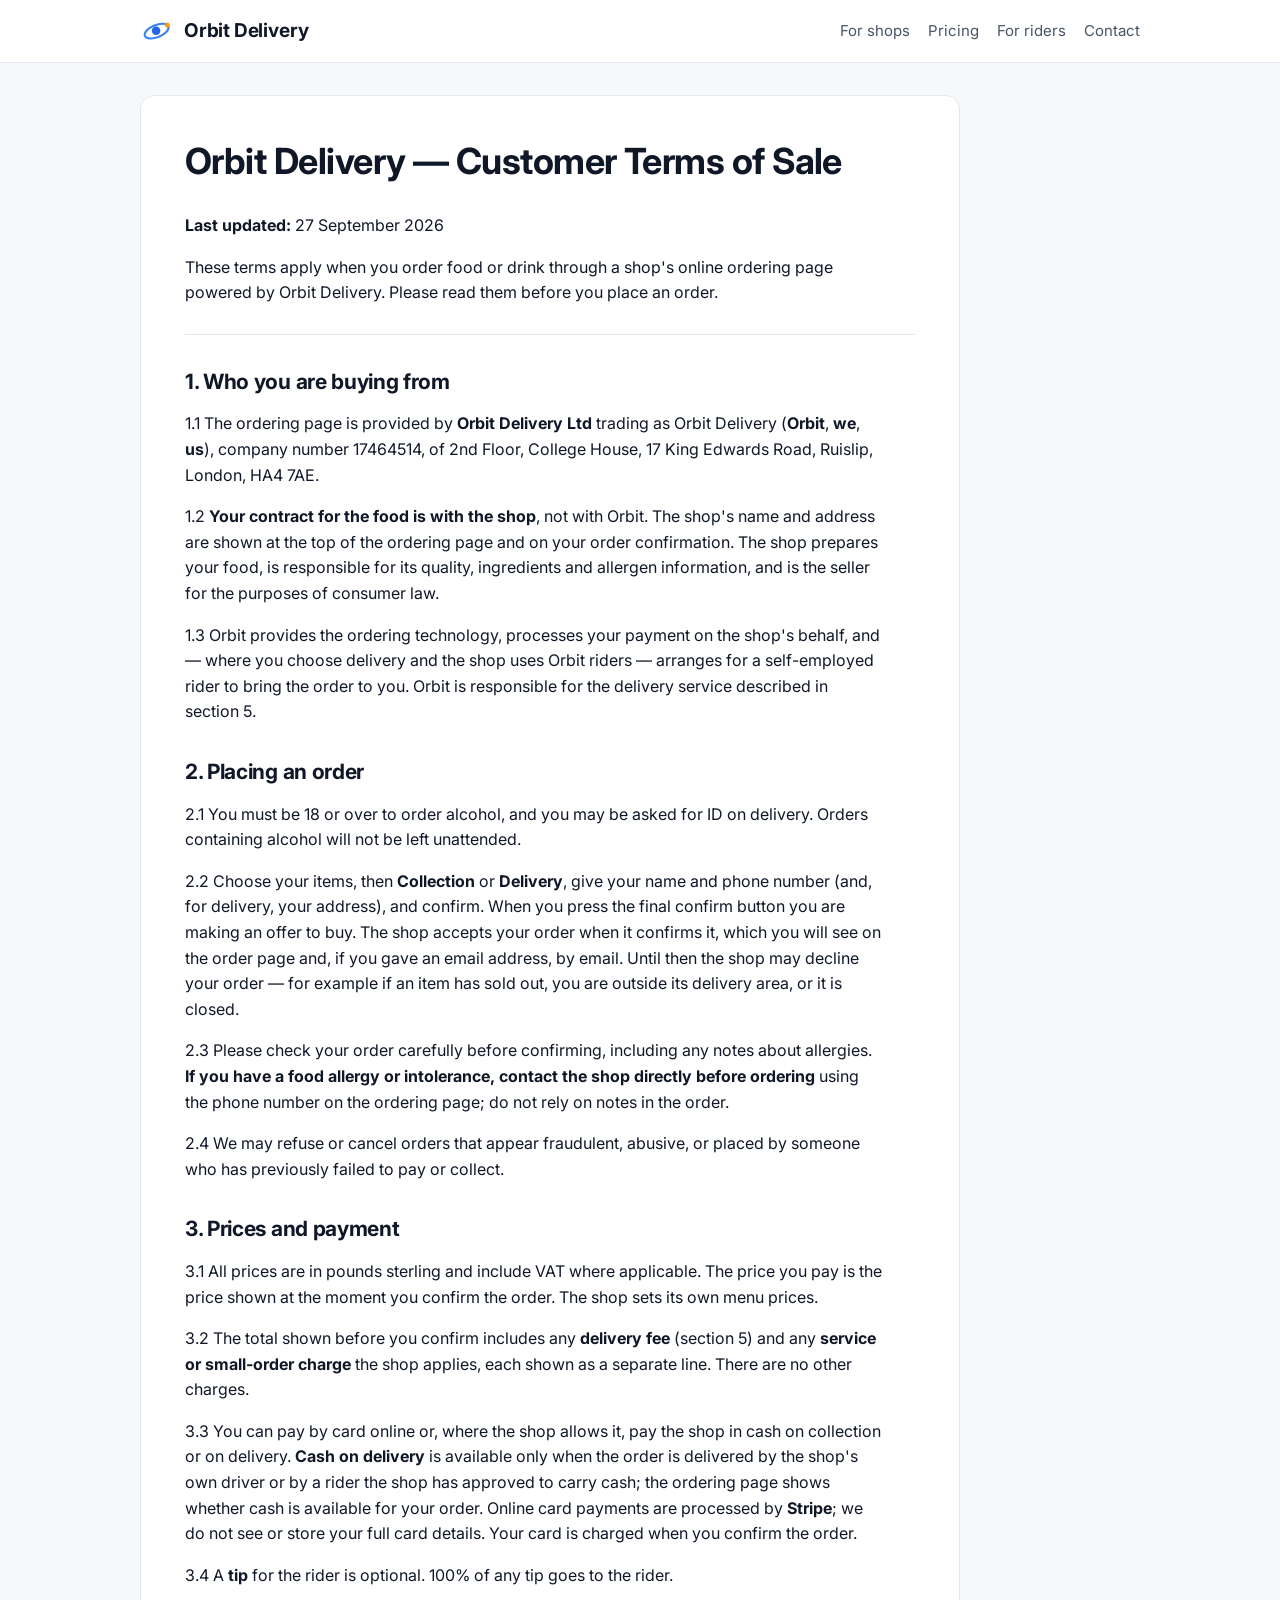
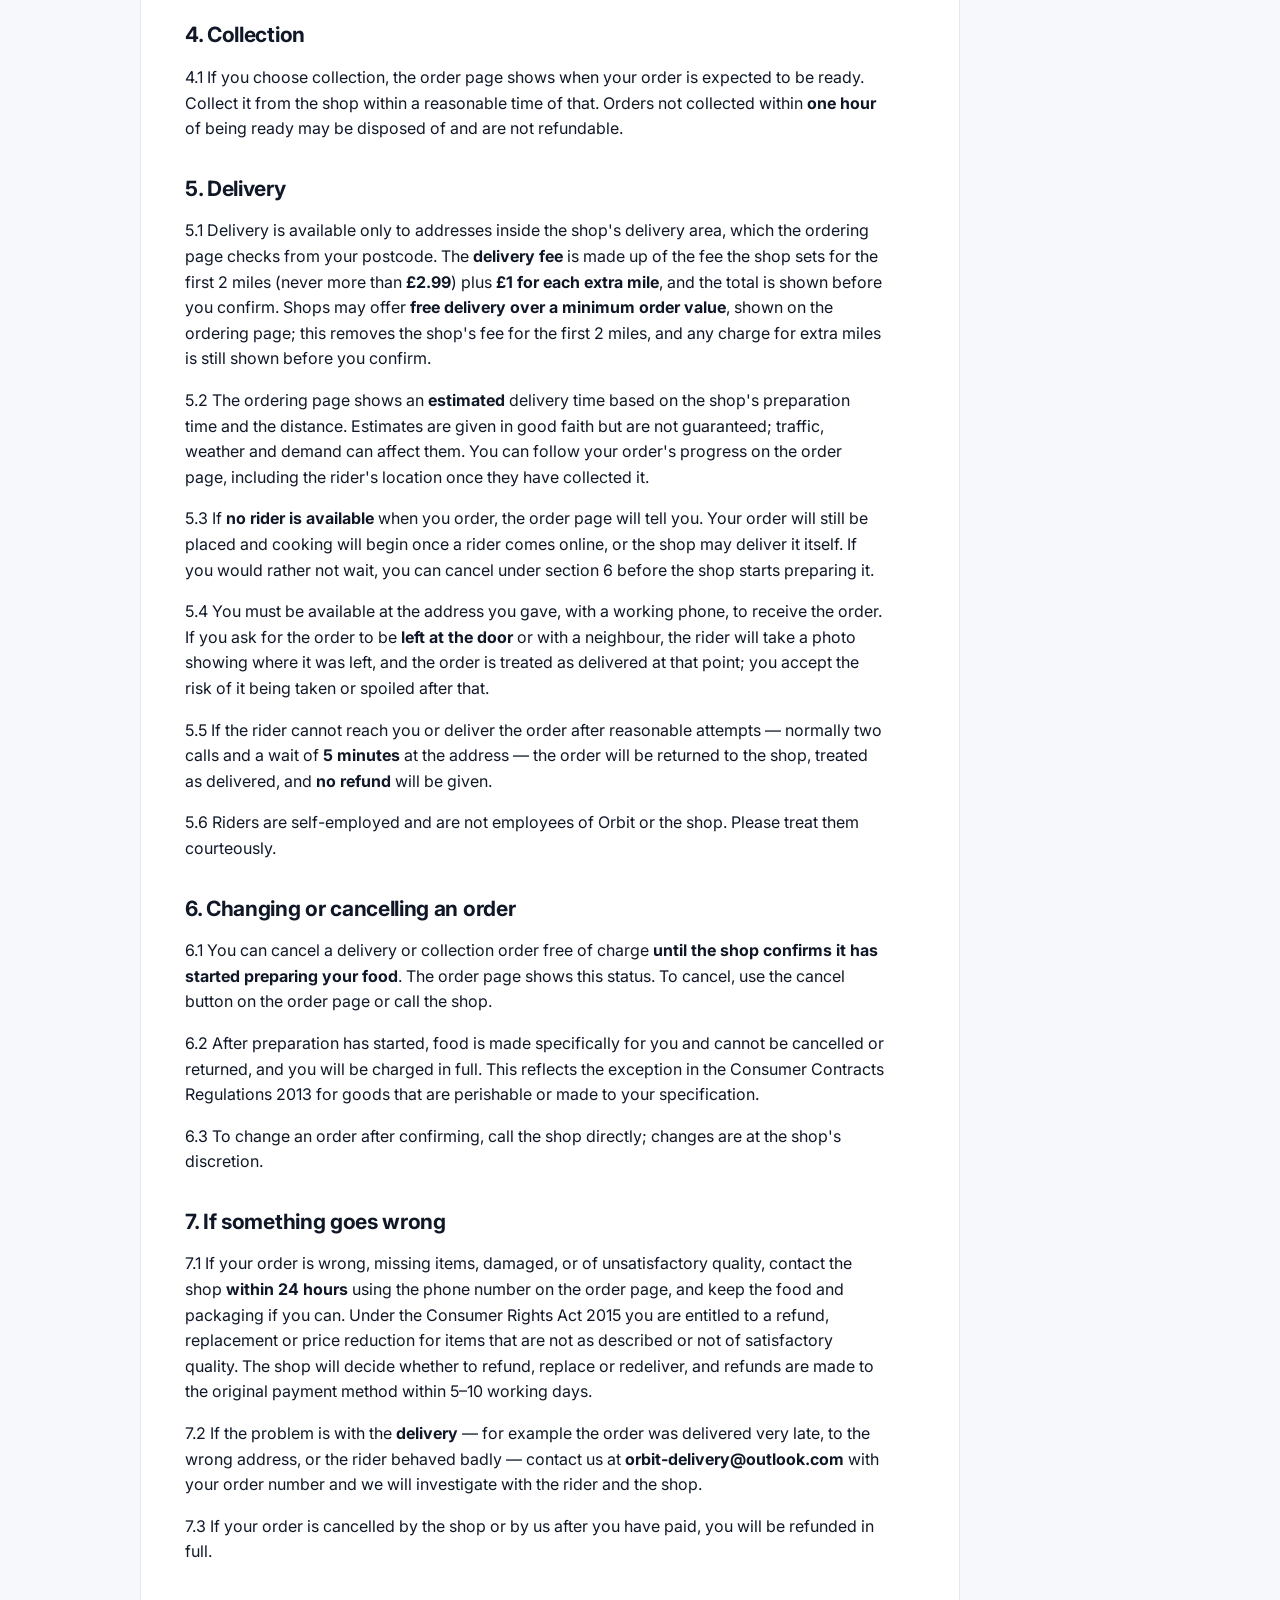
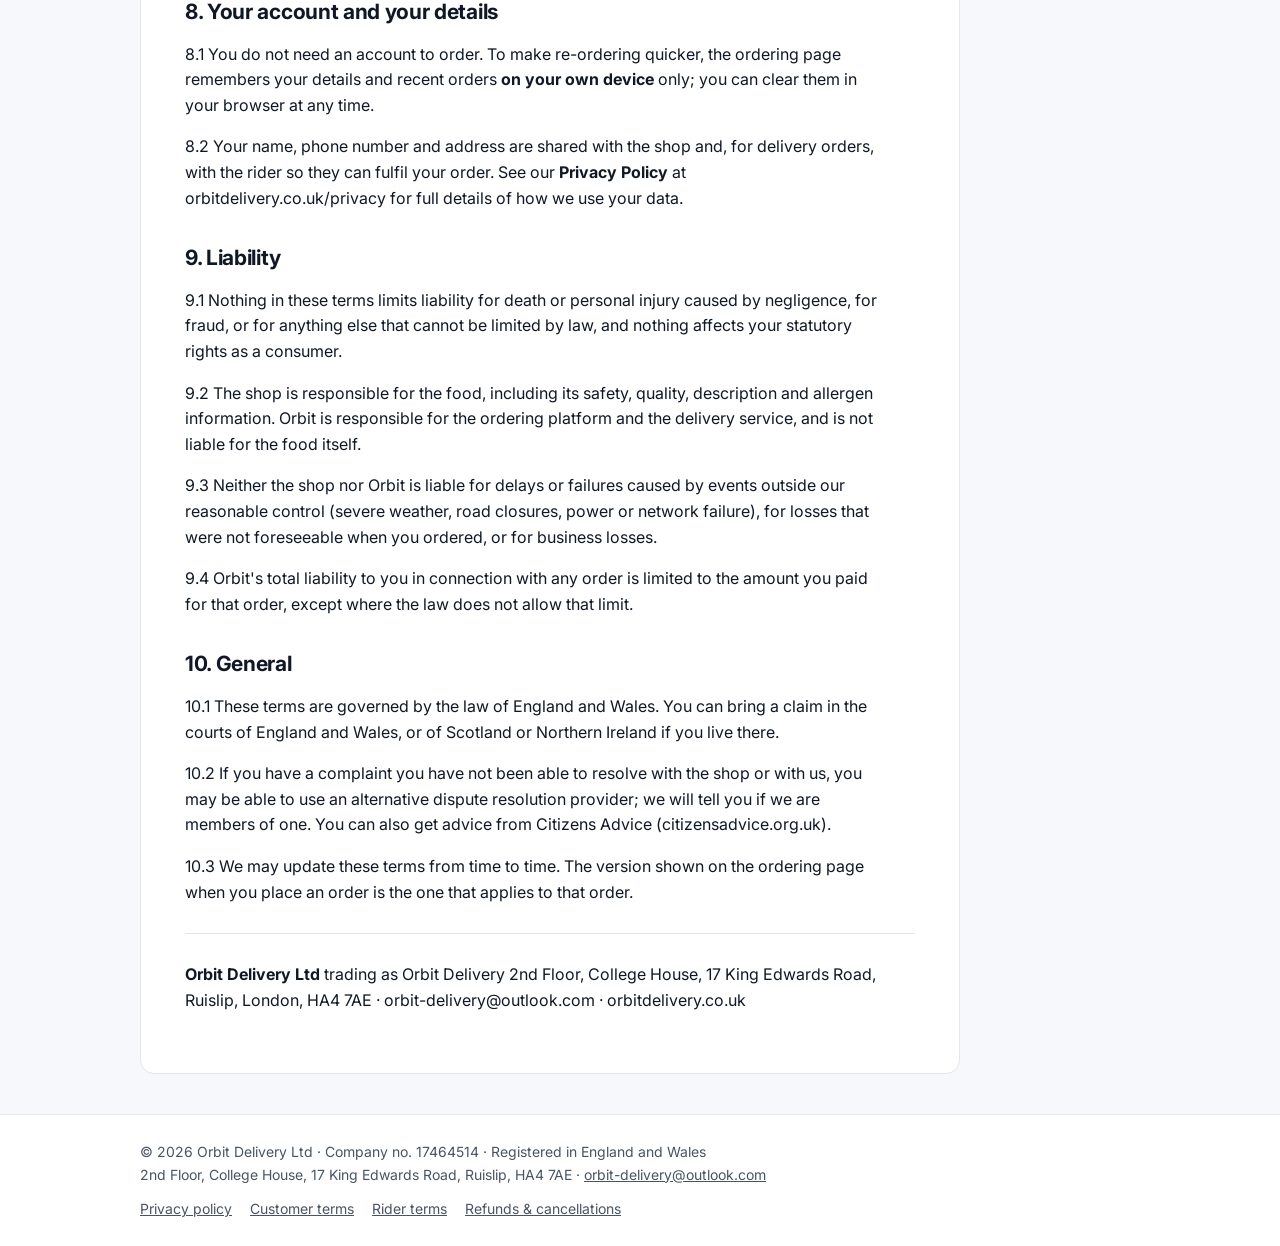
==== customer-terms.html @ 5ed387a2 "add website" ====
<!doctype html>
<html lang="en-GB">
<head>
<meta charset="utf-8">
<meta name="viewport" content="width=device-width, initial-scale=1">
<title>Customer Terms | Orbit Delivery</title>
<meta name="description" content="Terms for customers ordering through a shop page powered by Orbit Delivery.">
<link rel="icon" type="image/svg+xml" href="favicon.svg">
<link rel="preconnect" href="https://fonts.googleapis.com"><link rel="preconnect" href="https://fonts.gstatic.com" crossorigin>
<link href="https://fonts.googleapis.com/css2?family=Inter:wght@400;500;600;700&display=swap" rel="stylesheet">
<link rel="stylesheet" href="style.css">
</head>
<body>
<header class="top"><div class="wrap"><a class="brand" href="index.html"><svg viewBox="0 0 1024 1024" aria-hidden="true"><g transform="translate(512 512) translate(-12 3)"><g transform="rotate(-22)"><ellipse rx="380" ry="185" fill="none" stroke="#3B82F6" stroke-width="64"/><circle cx="367.1" cy="-47.9" r="74" fill="#F59E0B"/></g><circle cx="-15" cy="-12" r="128" fill="#2563EB"/></g></svg>Orbit Delivery</a><nav class="top"><a href="index.html#shops">For shops</a><a href="index.html#pricing">Pricing</a><a href="index.html#riders">For riders</a><a href="index.html#contact">Contact</a></nav></div></header>
<main class="wrap"><article class="doc"><h1>Orbit Delivery — Customer Terms of Sale</h1>
<p><strong>Last updated:</strong> 27 September 2026</p>
<p>These terms apply when you order food or drink through a shop's online ordering page powered by Orbit Delivery. Please read them before you place an order.</p>
<hr />
<h2>1. Who you are buying from</h2>
<p>1.1 The ordering page is provided by <strong>Orbit Delivery Ltd</strong> trading as Orbit Delivery (<strong>Orbit</strong>, <strong>we</strong>, <strong>us</strong>), company number 17464514, of 2nd Floor, College House, 17 King Edwards Road, Ruislip, London, HA4 7AE.</p>
<p>1.2 <strong>Your contract for the food is with the shop</strong>, not with Orbit. The shop's name and address are shown at the top of the ordering page and on your order confirmation. The shop prepares your food, is responsible for its quality, ingredients and allergen information, and is the seller for the purposes of consumer law.</p>
<p>1.3 Orbit provides the ordering technology, processes your payment on the shop's behalf, and — where you choose delivery and the shop uses Orbit riders — arranges for a self-employed rider to bring the order to you. Orbit is responsible for the delivery service described in section 5.</p>
<h2>2. Placing an order</h2>
<p>2.1 You must be 18 or over to order alcohol, and you may be asked for ID on delivery. Orders containing alcohol will not be left unattended.</p>
<p>2.2 Choose your items, then <strong>Collection</strong> or <strong>Delivery</strong>, give your name and phone number (and, for delivery, your address), and confirm. When you press the final confirm button you are making an offer to buy. The shop accepts your order when it confirms it, which you will see on the order page and, if you gave an email address, by email. Until then the shop may decline your order — for example if an item has sold out, you are outside its delivery area, or it is closed.</p>
<p>2.3 Please check your order carefully before confirming, including any notes about allergies. <strong>If you have a food allergy or intolerance, contact the shop directly before ordering</strong> using the phone number on the ordering page; do not rely on notes in the order.</p>
<p>2.4 We may refuse or cancel orders that appear fraudulent, abusive, or placed by someone who has previously failed to pay or collect.</p>
<h2>3. Prices and payment</h2>
<p>3.1 All prices are in pounds sterling and include VAT where applicable. The price you pay is the price shown at the moment you confirm the order. The shop sets its own menu prices.</p>
<p>3.2 The total shown before you confirm includes any <strong>delivery fee</strong> (section 5) and any <strong>service or small-order charge</strong> the shop applies, each shown as a separate line. There are no other charges.</p>
<p>3.3 You can pay by card online or, where the shop allows it, pay the shop in cash on collection or on delivery. <strong>Cash on delivery</strong> is available only when the order is delivered by the shop's own driver or by a rider the shop has approved to carry cash; the ordering page shows whether cash is available for your order. Online card payments are processed by <strong>Stripe</strong>; we do not see or store your full card details. Your card is charged when you confirm the order.</p>
<p>3.4 A <strong>tip</strong> for the rider is optional. 100% of any tip goes to the rider.</p>
<h2>4. Collection</h2>
<p>4.1 If you choose collection, the order page shows when your order is expected to be ready. Collect it from the shop within a reasonable time of that. Orders not collected within <strong>one hour</strong> of being ready may be disposed of and are not refundable.</p>
<h2>5. Delivery</h2>
<p>5.1 Delivery is available only to addresses inside the shop's delivery area, which the ordering page checks from your postcode. The <strong>delivery fee</strong> is made up of the fee the shop sets for the first 2 miles (never more than <strong>£2.99</strong>) plus <strong>£1 for each extra mile</strong>, and the total is shown before you confirm. Shops may offer <strong>free delivery over a minimum order value</strong>, shown on the ordering page; this removes the shop's fee for the first 2 miles, and any charge for extra miles is still shown before you confirm.</p>
<p>5.2 The ordering page shows an <strong>estimated</strong> delivery time based on the shop's preparation time and the distance. Estimates are given in good faith but are not guaranteed; traffic, weather and demand can affect them. You can follow your order's progress on the order page, including the rider's location once they have collected it.</p>
<p>5.3 If <strong>no rider is available</strong> when you order, the order page will tell you. Your order will still be placed and cooking will begin once a rider comes online, or the shop may deliver it itself. If you would rather not wait, you can cancel under section 6 before the shop starts preparing it.</p>
<p>5.4 You must be available at the address you gave, with a working phone, to receive the order. If you ask for the order to be <strong>left at the door</strong> or with a neighbour, the rider will take a photo showing where it was left, and the order is treated as delivered at that point; you accept the risk of it being taken or spoiled after that.</p>
<p>5.5 If the rider cannot reach you or deliver the order after reasonable attempts — normally two calls and a wait of <strong>5 minutes</strong> at the address — the order will be returned to the shop, treated as delivered, and <strong>no refund</strong> will be given.</p>
<p>5.6 Riders are self-employed and are not employees of Orbit or the shop. Please treat them courteously.</p>
<h2>6. Changing or cancelling an order</h2>
<p>6.1 You can cancel a delivery or collection order free of charge <strong>until the shop confirms it has started preparing your food</strong>. The order page shows this status. To cancel, use the cancel button on the order page or call the shop.</p>
<p>6.2 After preparation has started, food is made specifically for you and cannot be cancelled or returned, and you will be charged in full. This reflects the exception in the Consumer Contracts Regulations 2013 for goods that are perishable or made to your specification.</p>
<p>6.3 To change an order after confirming, call the shop directly; changes are at the shop's discretion.</p>
<h2>7. If something goes wrong</h2>
<p>7.1 If your order is wrong, missing items, damaged, or of unsatisfactory quality, contact the shop <strong>within 24 hours</strong> using the phone number on the order page, and keep the food and packaging if you can. Under the Consumer Rights Act 2015 you are entitled to a refund, replacement or price reduction for items that are not as described or not of satisfactory quality. The shop will decide whether to refund, replace or redeliver, and refunds are made to the original payment method within 5–10 working days.</p>
<p>7.2 If the problem is with the <strong>delivery</strong> — for example the order was delivered very late, to the wrong address, or the rider behaved badly — contact us at <strong>orbit-delivery@outlook.com</strong> with your order number and we will investigate with the rider and the shop.</p>
<p>7.3 If your order is cancelled by the shop or by us after you have paid, you will be refunded in full.</p>
<h2>8. Your account and your details</h2>
<p>8.1 You do not need an account to order. To make re-ordering quicker, the ordering page remembers your details and recent orders <strong>on your own device</strong> only; you can clear them in your browser at any time.</p>
<p>8.2 Your name, phone number and address are shared with the shop and, for delivery orders, with the rider so they can fulfil your order. See our <strong>Privacy Policy</strong> at orbitdelivery.co.uk/privacy for full details of how we use your data.</p>
<h2>9. Liability</h2>
<p>9.1 Nothing in these terms limits liability for death or personal injury caused by negligence, for fraud, or for anything else that cannot be limited by law, and nothing affects your statutory rights as a consumer.</p>
<p>9.2 The shop is responsible for the food, including its safety, quality, description and allergen information. Orbit is responsible for the ordering platform and the delivery service, and is not liable for the food itself.</p>
<p>9.3 Neither the shop nor Orbit is liable for delays or failures caused by events outside our reasonable control (severe weather, road closures, power or network failure), for losses that were not foreseeable when you ordered, or for business losses.</p>
<p>9.4 Orbit's total liability to you in connection with any order is limited to the amount you paid for that order, except where the law does not allow that limit.</p>
<h2>10. General</h2>
<p>10.1 These terms are governed by the law of England and Wales. You can bring a claim in the courts of England and Wales, or of Scotland or Northern Ireland if you live there.</p>
<p>10.2 If you have a complaint you have not been able to resolve with the shop or with us, you may be able to use an alternative dispute resolution provider; we will tell you if we are members of one. You can also get advice from Citizens Advice (citizensadvice.org.uk).</p>
<p>10.3 We may update these terms from time to time. The version shown on the ordering page when you place an order is the one that applies to that order.</p>
<hr />
<p><strong>Orbit Delivery Ltd</strong> trading as Orbit Delivery
2nd Floor, College House, 17 King Edwards Road, Ruislip, London, HA4 7AE · orbit-delivery@outlook.com · orbitdelivery.co.uk</p></article></main>
<footer><div class="wrap"><div>&copy; 2026 Orbit Delivery Ltd &middot; Company no. 17464514 &middot; Registered in England and Wales<br>2nd Floor, College House, 17 King Edwards Road, Ruislip, HA4 7AE &middot; <a href="mailto:orbit-delivery@outlook.com">orbit-delivery@outlook.com</a></div><nav><a href="privacy.html">Privacy policy</a><a href="customer-terms.html">Customer terms</a><a href="rider-terms.html">Rider terms</a><a href="refunds.html">Refunds & cancellations</a></nav></div></footer>
</body>
</html>
---- style.css ----
:root{--bg:#f7f8fb;--card:#fff;--ink:#101828;--muted:#475467;--line:#e4e7ee;--blue:#2563eb;--blue2:#1d4ed8;--soft:#eef3ff;--amber:#f59e0b;color-scheme:light}
@media (prefers-color-scheme:dark){:root{--bg:#0c111c;--card:#141b2a;--ink:#eef1f7;--muted:#a6b0c3;--line:#263045;--blue:#6ea0ff;--blue2:#8fb5ff;--soft:#16213a;color-scheme:dark}}
*{box-sizing:border-box}
html{-webkit-text-size-adjust:100%}
body{margin:0;background:var(--bg);color:var(--ink);font:16px/1.6 "Inter",system-ui,-apple-system,"Segoe UI",Roboto,sans-serif}
a{color:var(--blue)}
.wrap{max-width:1040px;margin:0 auto;padding-inline:20px}
header.top{border-bottom:1px solid var(--line);background:var(--card)}
header.top .wrap{display:flex;align-items:center;justify-content:space-between;gap:16px;padding-block:14px;flex-wrap:wrap}
.brand{display:flex;align-items:center;gap:10px;font-weight:700;font-size:19px;color:var(--ink);text-decoration:none;letter-spacing:-.01em}
.brand svg{width:34px;height:34px}
nav.top{display:flex;gap:18px;flex-wrap:wrap;font-size:15px}
nav.top a{color:var(--muted);text-decoration:none}
nav.top a:hover{color:var(--ink)}
h1,h2,h3{line-height:1.2;text-wrap:balance;letter-spacing:-.015em}
.hero{padding-block:56px 40px}
.hero h1{font-size:clamp(32px,5vw,50px);margin:0 0 16px;max-width:17ch}
.hero p{font-size:19px;color:var(--muted);max-width:60ch;margin:0 0 26px}
.eyebrow{font-size:13px;font-weight:600;text-transform:uppercase;letter-spacing:.08em;color:var(--blue);margin:0 0 12px}
.btn{display:inline-block;background:var(--blue);color:#fff;padding:12px 20px;border-radius:10px;font-weight:600;text-decoration:none}
@media (prefers-color-scheme:dark){.btn{color:#0c111c}}
.btn.ghost{background:transparent;color:var(--blue);border:1px solid var(--line)}
.row{display:flex;gap:12px;flex-wrap:wrap}
section{padding-block:36px;border-top:1px solid var(--line)}
section h2{font-size:28px;margin:0 0 8px}
section .lead{color:var(--muted);margin:0 0 24px;max-width:62ch}
.grid{display:grid;grid-template-columns:repeat(auto-fit,minmax(230px,1fr));gap:16px}
.card{background:var(--card);border:1px solid var(--line);border-radius:14px;padding:20px}
.card h3{margin:0 0 6px;font-size:18px}
.card p{margin:0;color:var(--muted);font-size:15px}
.step{font-size:13px;font-weight:700;color:var(--amber);letter-spacing:.06em}
.price{display:grid;grid-template-columns:repeat(auto-fit,minmax(260px,1fr));gap:16px}
.price .card{padding:24px}
.big{font-size:34px;font-weight:700;letter-spacing:-.02em;font-variant-numeric:tabular-nums}
.big small{font-size:15px;font-weight:500;color:var(--muted)}
ul.tick{padding-left:18px;margin:12px 0 0;color:var(--muted);font-size:15px}
ul.tick li{margin:4px 0}
.note{font-size:14px;color:var(--muted);margin-top:16px}
dl.contact{display:grid;grid-template-columns:max-content 1fr;gap:8px 20px;margin:0}
dl.contact dt{color:var(--muted)}
dl.contact dd{margin:0;font-weight:500}
@media (max-width:520px){dl.contact{grid-template-columns:1fr}dl.contact dd{margin-bottom:8px}}
footer{border-top:1px solid var(--line);background:var(--card);margin-top:40px}
footer .wrap{padding-block:26px;font-size:14px;color:var(--muted);display:flex;flex-wrap:wrap;gap:12px 28px;justify-content:space-between}
footer nav{display:flex;flex-wrap:wrap;gap:8px 18px}
footer a{color:var(--muted)}
.doc{background:var(--card);border:1px solid var(--line);border-radius:14px;padding:clamp(20px,4vw,44px);margin-block:32px;max-width:820px}
.doc h1{font-size:clamp(26px,4vw,36px);margin-top:0}
.doc h2{font-size:21px;margin-top:34px}
.doc h3{font-size:17px;margin-top:24px}
.doc p,.doc li{max-width:70ch}
.doc hr{border:0;border-top:1px solid var(--line);margin:28px 0}
.doc table{border-collapse:collapse;width:100%;font-size:15px}
.doc .tbl{overflow-x:auto}
.doc th,.doc td{border:1px solid var(--line);padding:8px 10px;text-align:left;vertical-align:top}
.doc th{background:var(--soft)}
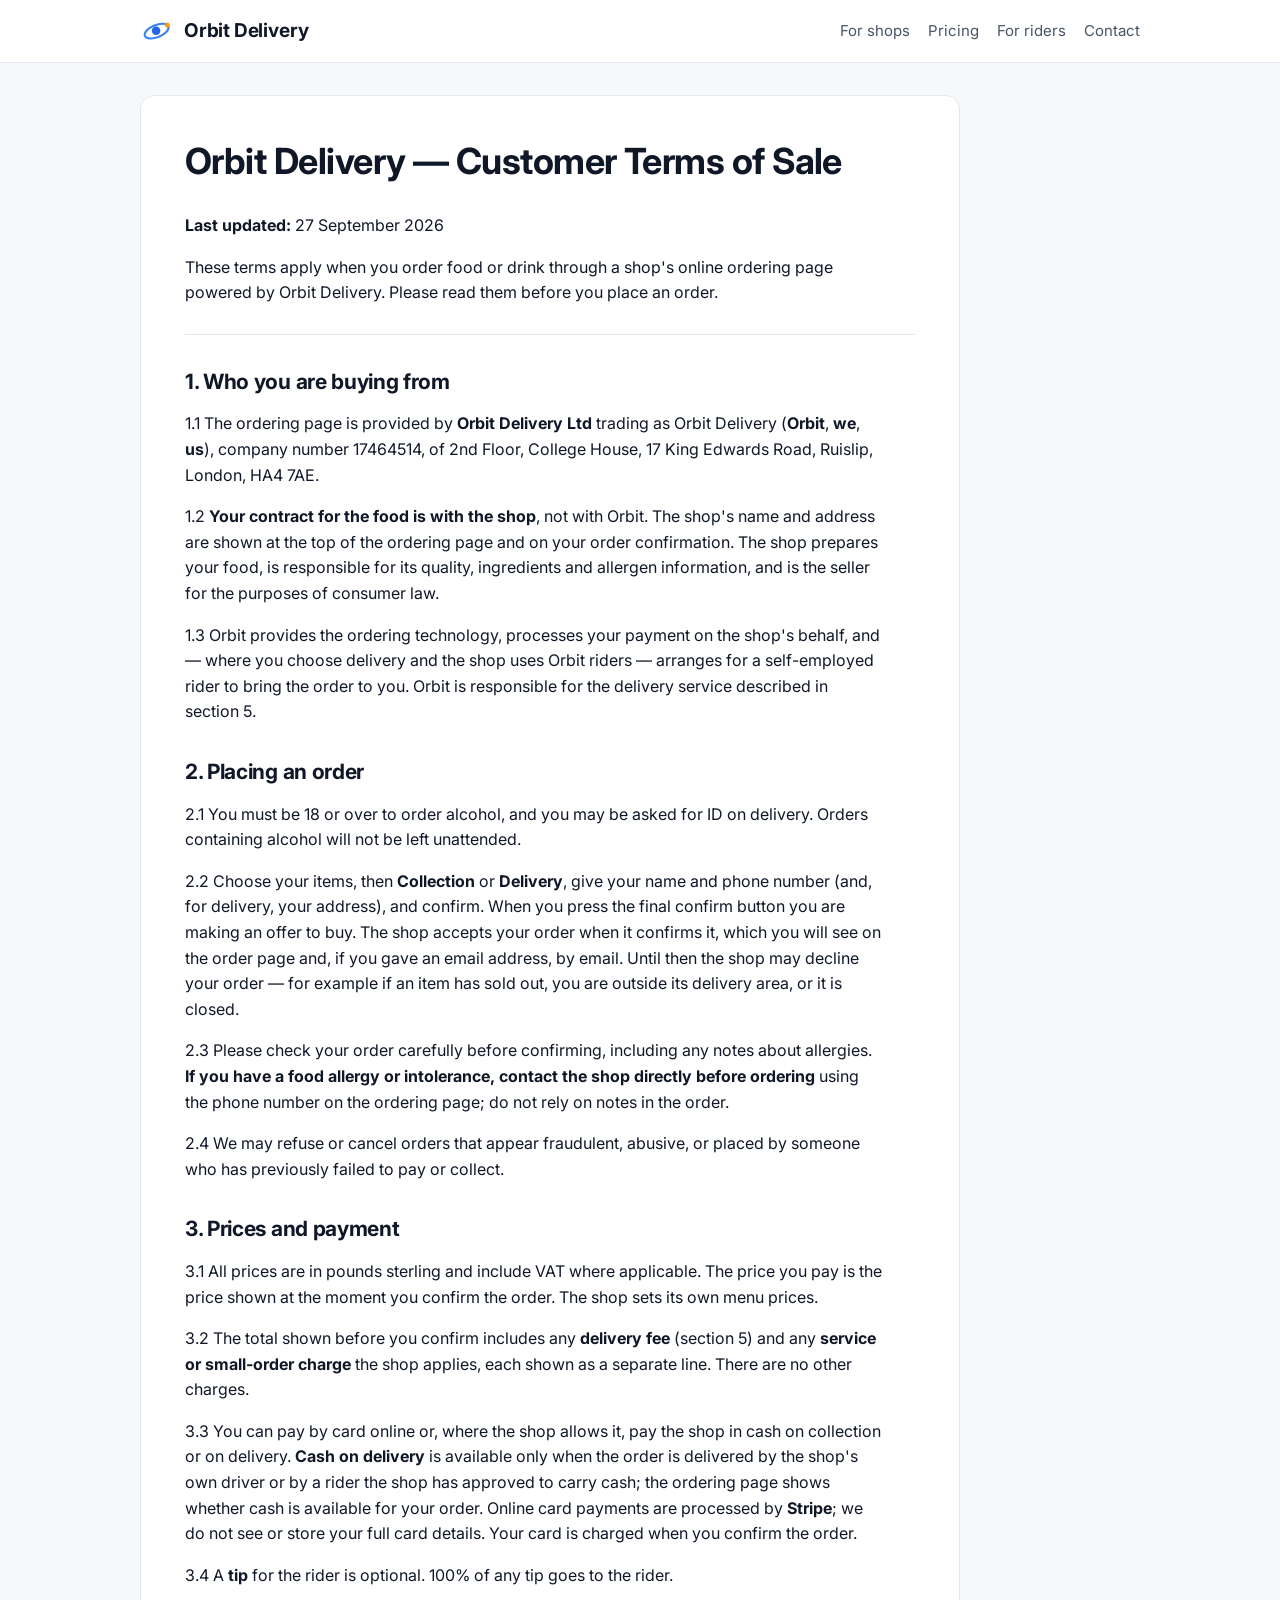
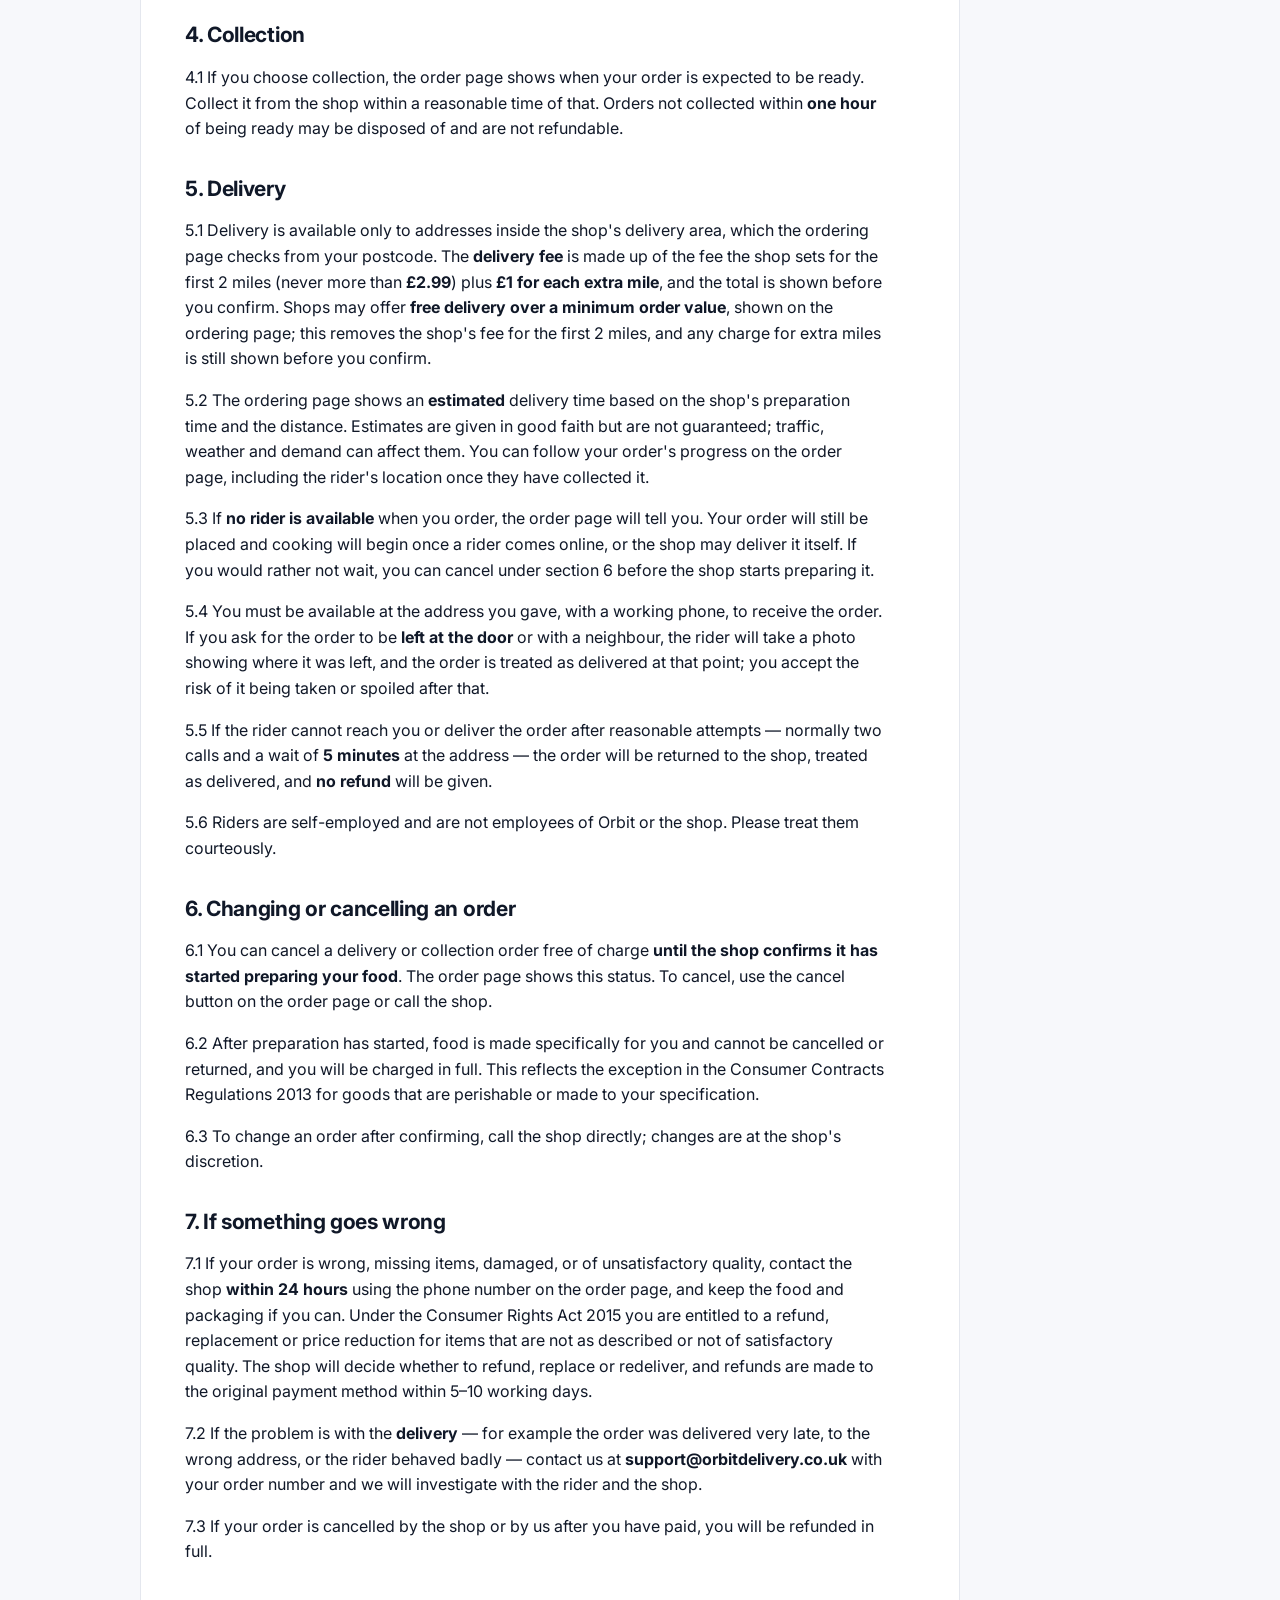
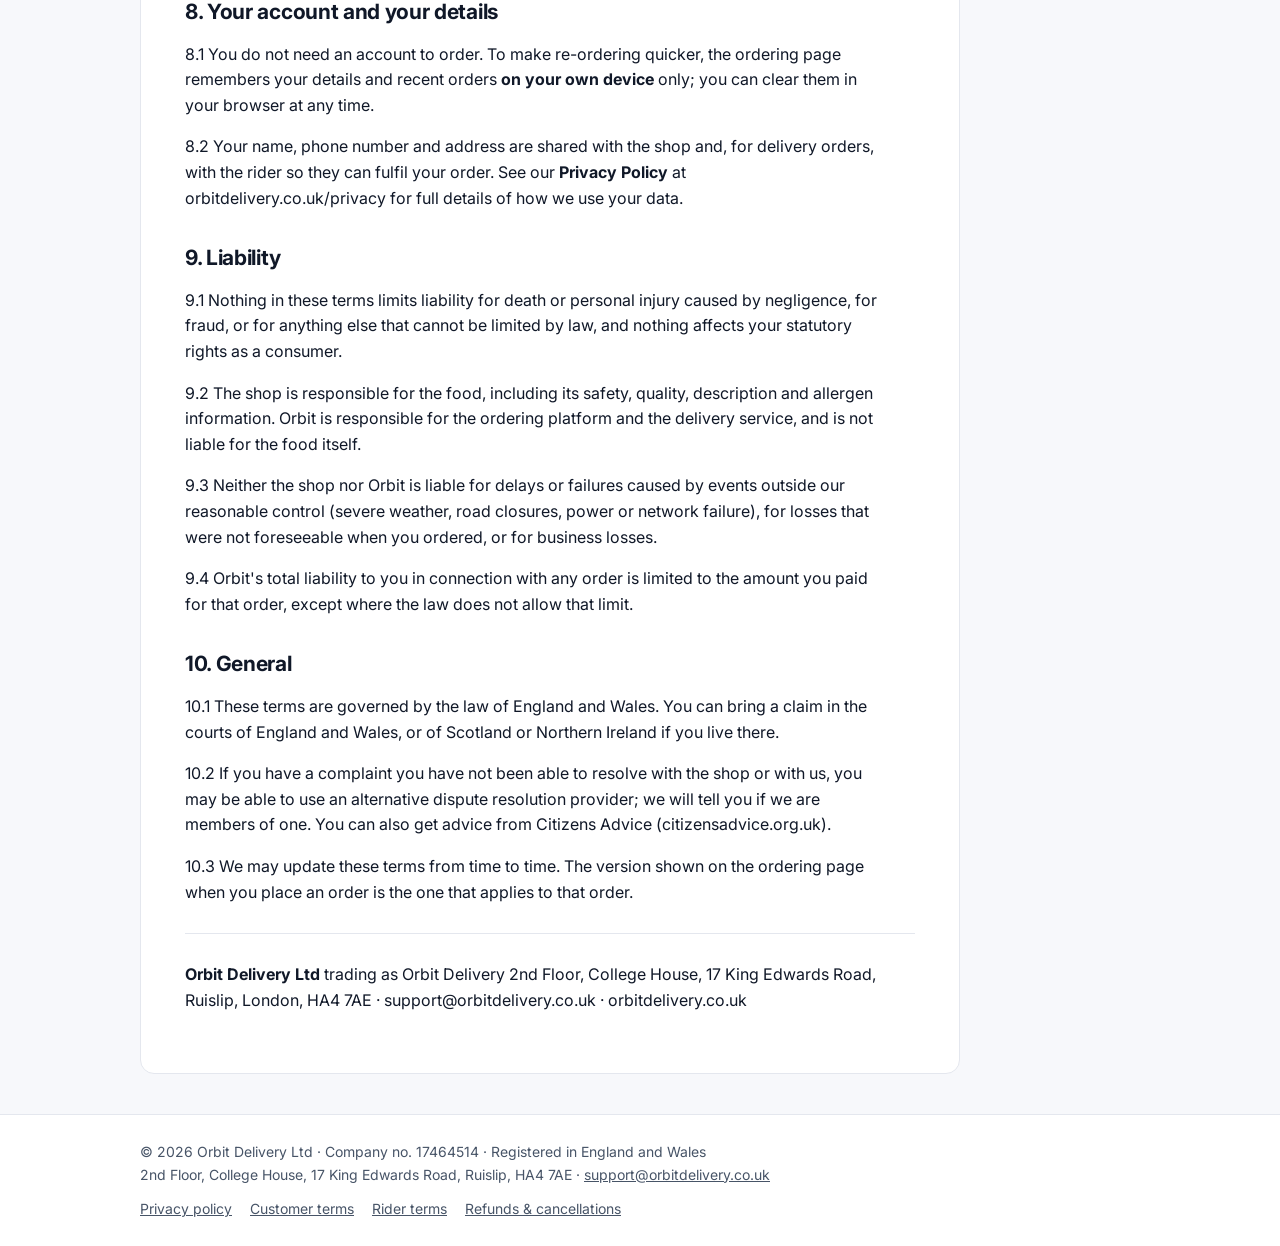
==== commit 18fc3a4c: "Add files via upload" ====
--- a/customer-terms.html
+++ b/customer-terms.html
@@ -45,7 +45,7 @@
 <p>6.3 To change an order after confirming, call the shop directly; changes are at the shop's discretion.</p>
 <h2>7. If something goes wrong</h2>
 <p>7.1 If your order is wrong, missing items, damaged, or of unsatisfactory quality, contact the shop <strong>within 24 hours</strong> using the phone number on the order page, and keep the food and packaging if you can. Under the Consumer Rights Act 2015 you are entitled to a refund, replacement or price reduction for items that are not as described or not of satisfactory quality. The shop will decide whether to refund, replace or redeliver, and refunds are made to the original payment method within 5–10 working days.</p>
-<p>7.2 If the problem is with the <strong>delivery</strong> — for example the order was delivered very late, to the wrong address, or the rider behaved badly — contact us at <strong>orbit-delivery@outlook.com</strong> with your order number and we will investigate with the rider and the shop.</p>
+<p>7.2 If the problem is with the <strong>delivery</strong> — for example the order was delivered very late, to the wrong address, or the rider behaved badly — contact us at <strong>support@orbitdelivery.co.uk</strong> with your order number and we will investigate with the rider and the shop.</p>
 <p>7.3 If your order is cancelled by the shop or by us after you have paid, you will be refunded in full.</p>
 <h2>8. Your account and your details</h2>
 <p>8.1 You do not need an account to order. To make re-ordering quicker, the ordering page remembers your details and recent orders <strong>on your own device</strong> only; you can clear them in your browser at any time.</p>
@@ -61,7 +61,7 @@
 <p>10.3 We may update these terms from time to time. The version shown on the ordering page when you place an order is the one that applies to that order.</p>
 <hr />
 <p><strong>Orbit Delivery Ltd</strong> trading as Orbit Delivery
-2nd Floor, College House, 17 King Edwards Road, Ruislip, London, HA4 7AE · orbit-delivery@outlook.com · orbitdelivery.co.uk</p></article></main>
-<footer><div class="wrap"><div>&copy; 2026 Orbit Delivery Ltd &middot; Company no. 17464514 &middot; Registered in England and Wales<br>2nd Floor, College House, 17 King Edwards Road, Ruislip, HA4 7AE &middot; <a href="mailto:orbit-delivery@outlook.com">orbit-delivery@outlook.com</a></div><nav><a href="privacy.html">Privacy policy</a><a href="customer-terms.html">Customer terms</a><a href="rider-terms.html">Rider terms</a><a href="refunds.html">Refunds & cancellations</a></nav></div></footer>
+2nd Floor, College House, 17 King Edwards Road, Ruislip, London, HA4 7AE · support@orbitdelivery.co.uk · orbitdelivery.co.uk</p></article></main>
+<footer><div class="wrap"><div>&copy; 2026 Orbit Delivery Ltd &middot; Company no. 17464514 &middot; Registered in England and Wales<br>2nd Floor, College House, 17 King Edwards Road, Ruislip, HA4 7AE &middot; <a href="mailto:support@orbitdelivery.co.uk">support@orbitdelivery.co.uk</a></div><nav><a href="privacy.html">Privacy policy</a><a href="customer-terms.html">Customer terms</a><a href="rider-terms.html">Rider terms</a><a href="refunds.html">Refunds & cancellations</a></nav></div></footer>
 </body>
 </html>
